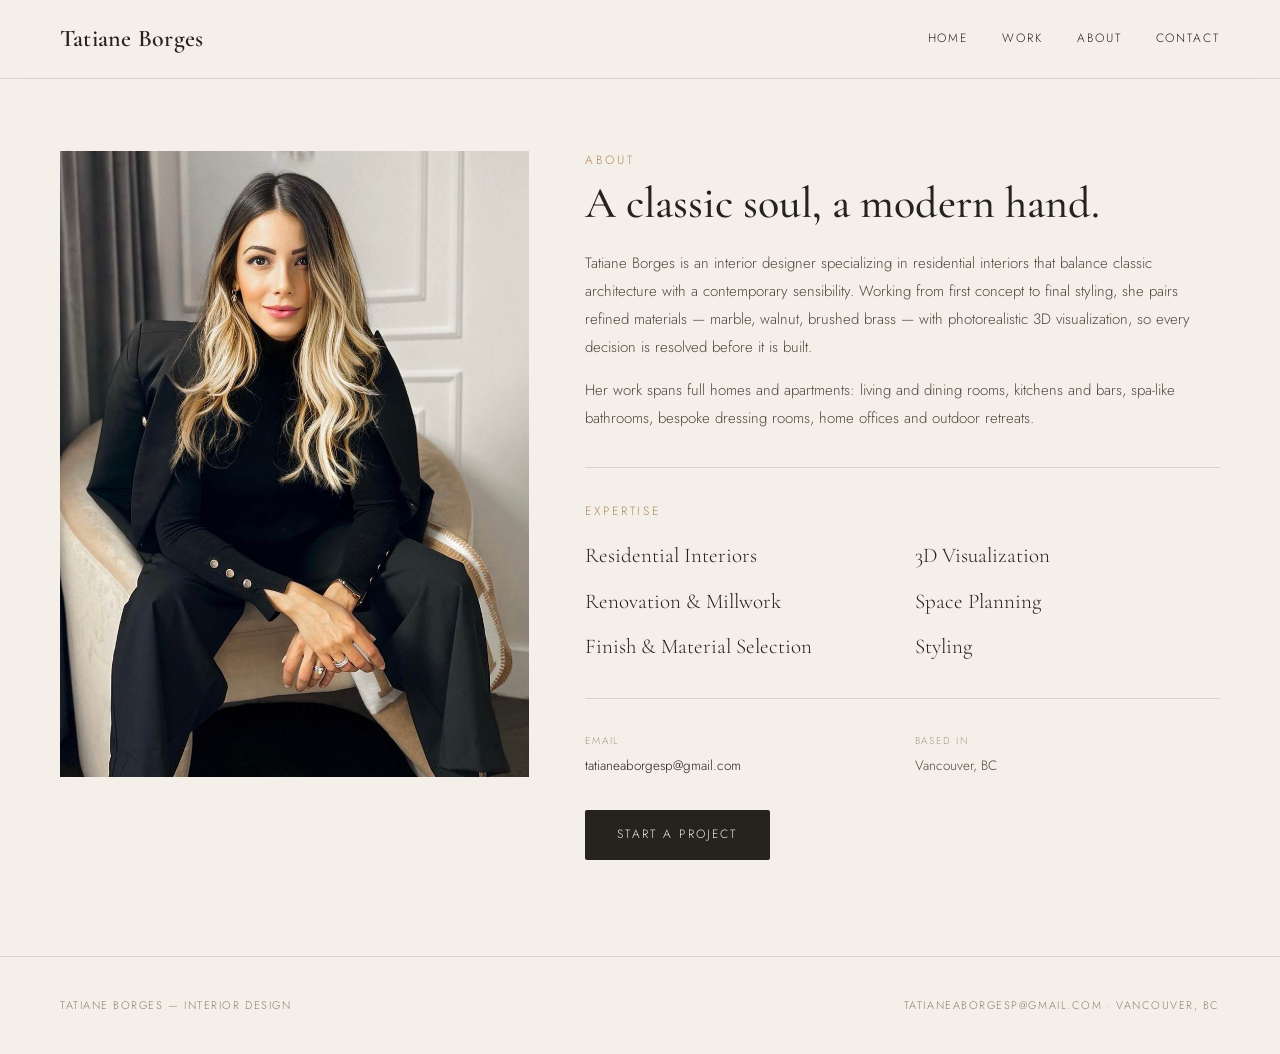
==== about.html @ 62aeac72 "Add files via upload" ====
<!DOCTYPE html>
<html lang="en">
<head>
<meta charset="utf-8">
<meta name="viewport" content="width=device-width, initial-scale=1">
<title>About — Tatiane Borges</title>
<meta name="description" content="About Tatiane Borges — interior designer & 3D visualizer based in Vancouver, BC.">
<link rel="preconnect" href="https://fonts.googleapis.com">
<link rel="preconnect" href="https://fonts.gstatic.com" crossorigin>
<link href="https://fonts.googleapis.com/css2?family=Cormorant+Garamond:wght@400;500;600&family=Jost:wght@300;400;500&display=swap" rel="stylesheet">
<link rel="stylesheet" href="styles.css">
</head>
<body>
<header class="site-head">
  <div class="wrap">
    <a class="brand" href="index.html">Tatiane Borges</a>
    <button class="menu-btn" aria-label="Menu" onclick="document.getElementById('nav').classList.toggle('open')">☰</button>
    <nav class="nav" id="nav">
      <a href="index.html">Home</a>
      <a href="work.html">Work</a>
      <a class="active" href="about.html">About</a>
      <a href="contact.html">Contact</a>
    </nav>
  </div>
</header>

<section style="padding-top:72px">
  <div class="wrap">
    <div class="about-grid">
      <div class="portrait"><img src="images/headshot.jpg" alt="Tatiane Borges"></div>
      <div class="about-body">
        <div class="label">About</div>
        <h2 style="margin-bottom:24px">A classic soul, a modern hand.</h2>
        <p>Tatiane Borges is an interior designer specializing in residential interiors that balance classic architecture with a contemporary sensibility. Working from first concept to final styling, she pairs refined materials — marble, walnut, brushed brass — with photorealistic 3D visualization, so every decision is resolved before it is built.</p>
        <p>Her work spans full homes and apartments: living and dining rooms, kitchens and bars, spa-like bathrooms, bespoke dressing rooms, home offices and outdoor retreats.</p>

        <div class="rule"></div>
        <div class="label" style="margin-bottom:18px">Expertise</div>
        <div class="exp">
          <div>Residential Interiors</div><div>3D Visualization</div>
          <div>Renovation &amp; Millwork</div><div>Space Planning</div>
          <div>Finish &amp; Material Selection</div><div>Styling</div>
        </div>

        <div class="rule"></div>
        <div class="meta-grid">
          <div><div class="k">Email</div><a href="mailto:tatianeaborgesp@gmail.com">tatianeaborgesp@gmail.com</a></div>
          <div><div class="k">Based in</div>Vancouver, BC</div>
        </div>
        <div style="margin-top:34px"><a class="btn" href="contact.html">Start a project</a></div>
      </div>
    </div>
  </div>
</section>

<footer class="site-foot">
  <div class="wrap">
    <span>Tatiane Borges — Interior Design</span>
    <span>tatianeaborgesp@gmail.com · Vancouver, BC</span>
  </div>
</footer>
</body>
</html>
---- styles.css ----
/* Tatiane Borges — Interior Design */
:root{
  --bone:#f4f0e9; --bone-2:#ece7dd; --ink:#26221c; --ink-soft:#4d473d;
  --muted:#8a8071; --faint:#a29a89; --brass:#a98a5c; --line:rgba(38,34,28,.14);
  --serif:'Cormorant Garamond',Georgia,serif; --sans:'Jost',system-ui,-apple-system,sans-serif;
}
*{box-sizing:border-box}
html{scroll-behavior:smooth}
body{margin:0;background:var(--bone);color:var(--ink);font-family:var(--sans);font-weight:300;line-height:1.6;-webkit-font-smoothing:antialiased}
img{display:block;max-width:100%}
a{color:var(--ink);text-decoration:none;transition:opacity .2s}
a:hover{opacity:.65}
.wrap{max-width:1240px;margin:0 auto;padding:0 40px}

/* header */
.site-head{position:sticky;top:0;z-index:50;background:rgba(244,240,233,.9);backdrop-filter:blur(10px);border-bottom:1px solid var(--line)}
.site-head .wrap{display:flex;align-items:center;justify-content:space-between;height:78px}
.brand{font-family:var(--serif);font-size:24px;font-weight:600;letter-spacing:.01em}
.nav{display:flex;gap:34px;font-size:12px;letter-spacing:.16em;text-transform:uppercase;color:var(--muted)}
.nav a.active{color:var(--ink)}
.menu-btn{display:none;background:none;border:0;font-size:22px;color:var(--ink);cursor:pointer}

/* hero */
.hero{position:relative;height:82vh;min-height:520px;display:flex;align-items:flex-end;color:#f7f3ec;overflow:hidden}
.hero img{position:absolute;inset:0;width:100%;height:100%;object-fit:cover}
.hero .scrim{position:absolute;inset:0;background:linear-gradient(180deg,rgba(20,17,13,.12),rgba(20,17,13,.55))}
.hero .inner{position:relative;padding:0 40px 54px;max-width:1240px;margin:0 auto;width:100%}
.eyebrow{font-size:12px;letter-spacing:.26em;text-transform:uppercase;opacity:.9;margin-bottom:18px}
.hero h1{font-family:var(--serif);font-weight:500;font-size:clamp(40px,7vw,78px);line-height:1.02;margin:0;max-width:16ch}

/* sections */
section{padding:96px 0}
.sec-head{display:flex;align-items:baseline;justify-content:space-between;gap:24px;margin-bottom:40px;flex-wrap:wrap}
.label{font-size:12px;letter-spacing:.24em;text-transform:uppercase;color:var(--brass)}
h2{font-family:var(--serif);font-weight:500;font-size:clamp(28px,4vw,44px);line-height:1.05;margin:10px 0 0}
.lead{font-family:var(--serif);font-size:clamp(20px,2.4vw,28px);font-weight:400;line-height:1.5;color:var(--ink-soft);max-width:760px}

/* galleries */
.grid{display:grid;gap:16px}
.grid.g3{grid-template-columns:repeat(3,1fr)}
.grid.g2{grid-template-columns:repeat(2,1fr)}
.tile{position:relative;overflow:hidden;background:var(--bone-2)}
.tile img{width:100%;height:100%;object-fit:cover;transition:transform .6s ease}
.tile.ratio{aspect-ratio:4/3}
.tile.tall{aspect-ratio:3/4}
.tile:hover img{transform:scale(1.04)}

/* work page group */
.group{margin-bottom:84px}
.group:last-child{margin-bottom:0}
.group-head{display:flex;align-items:baseline;justify-content:space-between;gap:20px;border-bottom:1px solid var(--line);padding-bottom:16px;margin-bottom:26px;flex-wrap:wrap}
.group-head h3{font-family:var(--serif);font-weight:500;font-size:clamp(24px,3vw,34px);margin:0}
.group-head p{margin:0;max-width:420px;font-size:13.5px;line-height:1.7;color:var(--ink-soft)}

/* buttons */
.btn{display:inline-block;font-size:12px;letter-spacing:.18em;text-transform:uppercase;padding:15px 32px;border-radius:2px;background:var(--ink);color:var(--bone)}
.btn.ghost{background:transparent;color:var(--ink);border:1px solid var(--ink)}
.btn:hover{opacity:.82}

/* about */
.about-grid{display:grid;grid-template-columns:0.85fr 1.15fr;gap:56px;align-items:start}
.about-grid .portrait{aspect-ratio:3/4;overflow:hidden;background:var(--bone-2)}
.about-grid .portrait img{width:100%;height:100%;object-fit:cover}
.about-body p{font-size:15px;line-height:1.85;color:var(--ink-soft);margin:0 0 16px}
.exp{display:grid;grid-template-columns:1fr 1fr;gap:12px 24px;font-family:var(--serif);font-size:21px;margin-top:8px}
.rule{height:1px;background:var(--line);margin:34px 0}
.meta-grid{display:grid;grid-template-columns:1fr 1fr;gap:18px 24px;font-size:13.5px;color:var(--ink-soft)}
.meta-grid .k{text-transform:uppercase;letter-spacing:.18em;font-size:10px;color:var(--faint);margin-bottom:6px}

/* contact */
.contact-hero{text-align:center;padding:120px 0 40px}
.contact-hero h1{font-family:var(--serif);font-weight:500;font-size:clamp(38px,6vw,68px);line-height:1.05;margin:14px 0 26px}
.contact-mail{font-family:var(--serif);font-size:clamp(22px,3vw,32px);border-bottom:1px solid var(--ink);padding-bottom:4px}

/* footer */
.site-foot{border-top:1px solid var(--line);padding:40px 0}
.site-foot .wrap{display:flex;justify-content:space-between;flex-wrap:wrap;gap:14px;font-size:11px;letter-spacing:.14em;text-transform:uppercase;color:var(--muted)}

@media(max-width:860px){
  .about-grid{grid-template-columns:1fr;gap:32px}
  .grid.g3{grid-template-columns:repeat(2,1fr)}
}
@media(max-width:620px){
  .wrap,.hero .inner{padding-left:24px;padding-right:24px}
  section{padding:64px 0}
  .nav{display:none}
  .nav.open{display:flex;position:absolute;top:78px;left:0;right:0;flex-direction:column;gap:20px;background:var(--bone);padding:26px 24px;border-bottom:1px solid var(--line)}
  .menu-btn{display:block}
  .grid.g3,.grid.g2{grid-template-columns:1fr}
  .exp,.meta-grid{grid-template-columns:1fr}
}
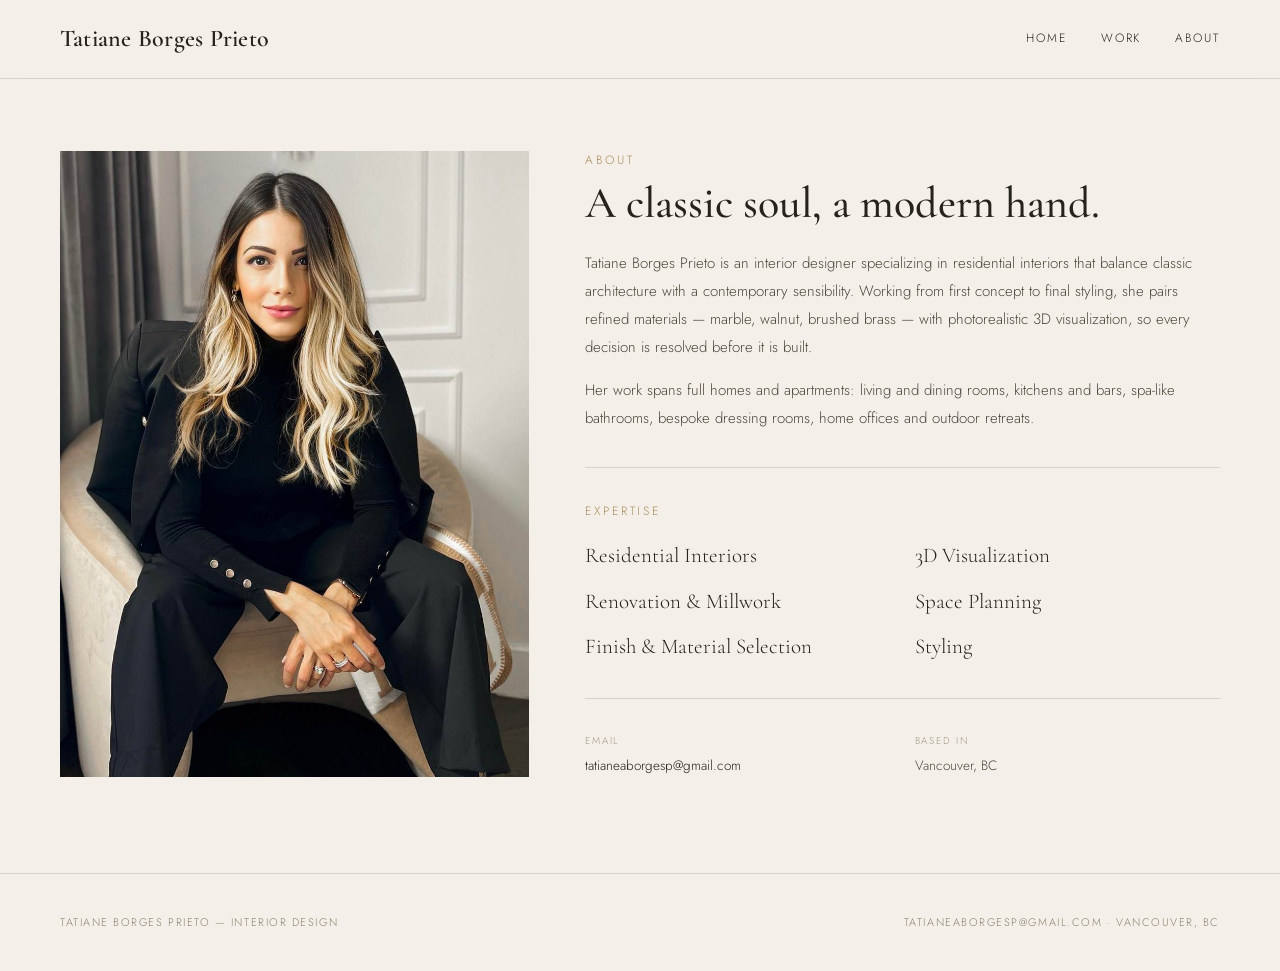
==== commit 51a98109: "Add files via upload" ====
--- a/about.html
+++ b/about.html
@@ -3,8 +3,8 @@
 <head>
 <meta charset="utf-8">
 <meta name="viewport" content="width=device-width, initial-scale=1">
-<title>About — Tatiane Borges</title>
-<meta name="description" content="About Tatiane Borges — interior designer & 3D visualizer based in Vancouver, BC.">
+<title>About — Tatiane Borges Prieto</title>
+<meta name="description" content="About Tatiane Borges Prieto — interior designer & 3D visualizer based in Vancouver, BC.">
 <link rel="preconnect" href="https://fonts.googleapis.com">
 <link rel="preconnect" href="https://fonts.gstatic.com" crossorigin>
 <link href="https://fonts.googleapis.com/css2?family=Cormorant+Garamond:wght@400;500;600&family=Jost:wght@300;400;500&display=swap" rel="stylesheet">
@@ -13,13 +13,12 @@
 <body>
 <header class="site-head">
   <div class="wrap">
-    <a class="brand" href="index.html">Tatiane Borges</a>
+    <a class="brand" href="index.html">Tatiane Borges Prieto</a>
     <button class="menu-btn" aria-label="Menu" onclick="document.getElementById('nav').classList.toggle('open')">☰</button>
     <nav class="nav" id="nav">
       <a href="index.html">Home</a>
       <a href="work.html">Work</a>
       <a class="active" href="about.html">About</a>
-      <a href="contact.html">Contact</a>
     </nav>
   </div>
 </header>
@@ -27,11 +26,11 @@
 <section style="padding-top:72px">
   <div class="wrap">
     <div class="about-grid">
-      <div class="portrait"><img src="images/headshot.jpg" alt="Tatiane Borges"></div>
+      <div class="portrait"><img src="images/headshot.jpg" alt="Tatiane Borges Prieto"></div>
       <div class="about-body">
         <div class="label">About</div>
         <h2 style="margin-bottom:24px">A classic soul, a modern hand.</h2>
-        <p>Tatiane Borges is an interior designer specializing in residential interiors that balance classic architecture with a contemporary sensibility. Working from first concept to final styling, she pairs refined materials — marble, walnut, brushed brass — with photorealistic 3D visualization, so every decision is resolved before it is built.</p>
+        <p>Tatiane Borges Prieto is an interior designer specializing in residential interiors that balance classic architecture with a contemporary sensibility. Working from first concept to final styling, she pairs refined materials — marble, walnut, brushed brass — with photorealistic 3D visualization, so every decision is resolved before it is built.</p>
         <p>Her work spans full homes and apartments: living and dining rooms, kitchens and bars, spa-like bathrooms, bespoke dressing rooms, home offices and outdoor retreats.</p>
 
         <div class="rule"></div>
@@ -47,7 +46,6 @@
           <div><div class="k">Email</div><a href="mailto:tatianeaborgesp@gmail.com">tatianeaborgesp@gmail.com</a></div>
           <div><div class="k">Based in</div>Vancouver, BC</div>
         </div>
-        <div style="margin-top:34px"><a class="btn" href="contact.html">Start a project</a></div>
       </div>
     </div>
   </div>
@@ -55,7 +53,7 @@
 
 <footer class="site-foot">
   <div class="wrap">
-    <span>Tatiane Borges — Interior Design</span>
+    <span>Tatiane Borges Prieto — Interior Design</span>
     <span>tatianeaborgesp@gmail.com · Vancouver, BC</span>
   </div>
 </footer>
